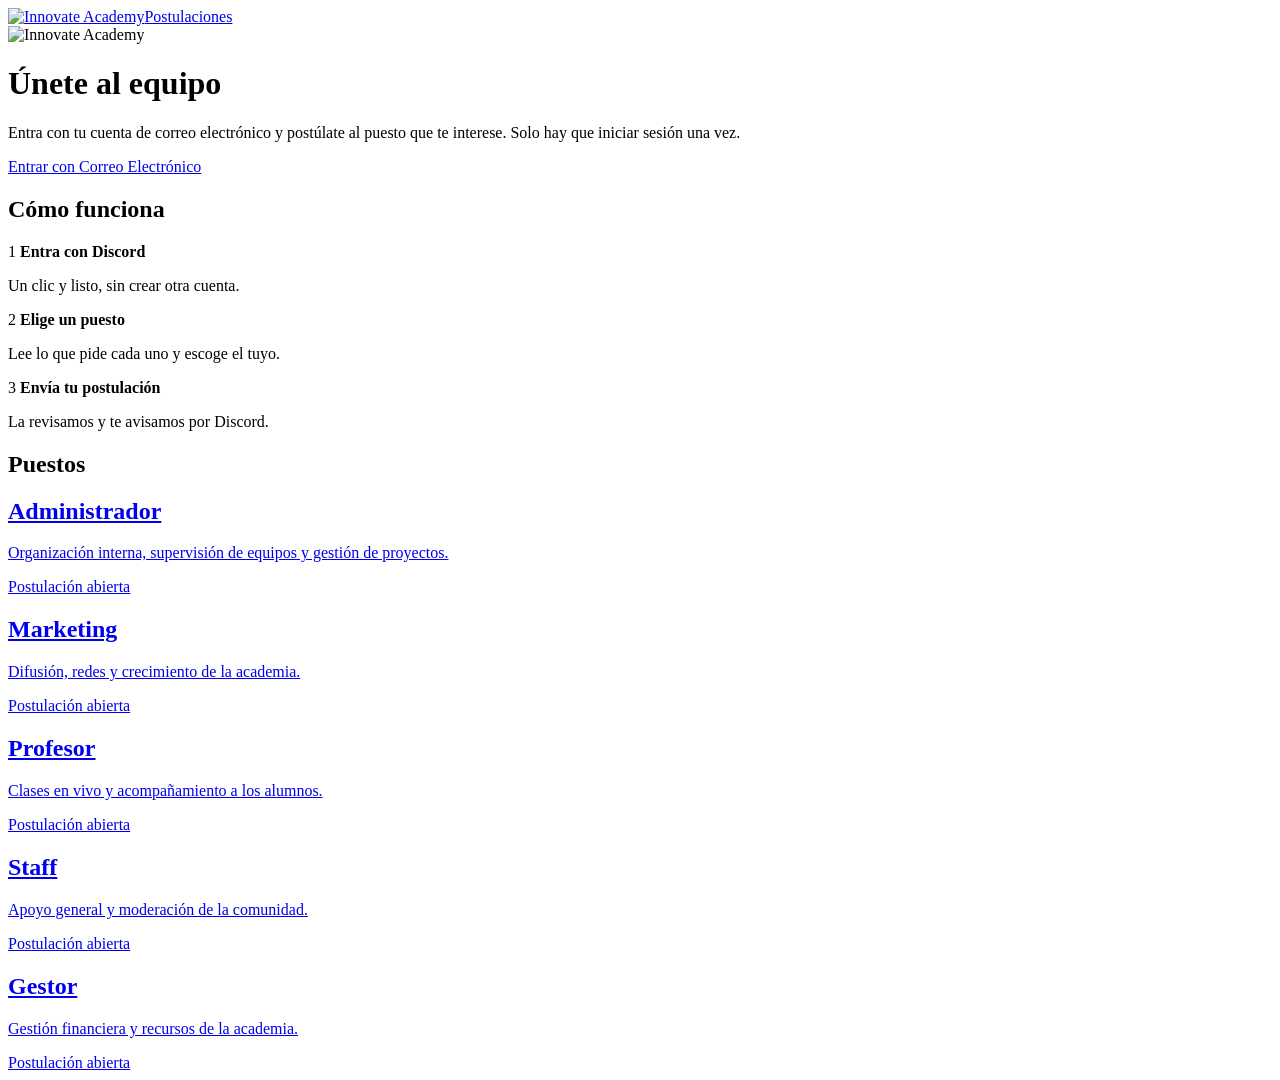
==== InnovateAcademy/index.html @ a3466400 "Add files via upload" ====
<!DOCTYPE html>
<html lang="es">
<head>
  <meta charset="UTF-8">
  <meta name="viewport" content="width=device-width, initial-scale=1.0">
  <title>Postulaciones — Innovate Academy</title>
  <meta name="robots" content="noindex, nofollow">
  <link rel="stylesheet" href="/postula/estilos.css">
  <link rel="stylesheet" href="/postula/tema.css">
  <script>(function(){try{var t=localStorage.getItem("tema")||"oscuro";document.documentElement.setAttribute("data-tema",t);}catch(e){}})();</script>
  <link rel="icon" type="image/png" href="/logo.png">
</head>
<body>
  <header class="mini-barra">
    <nav class="mini-nav">
      <a href="/postula/"><img src="/logo.png" alt="Innovate Academy">Postulaciones</a>
      <a class="der" id="linkPanel" href="/postula/panel" hidden>Panel</a>
    </nav>
  </header>

  <main class="contenedor">
    <img class="hero-logo" src="/logo.png" alt="Innovate Academy">
    <h1>Únete al equipo</h1>
    <p class="sub">Entra con tu cuenta de correo electrónico y postúlate al puesto que te interese. Solo hay que iniciar sesión una vez.</p>

    <div id="zonaLogin">
        <a class="boton boton-discord" href="/iniciosesión">Entrar con Correo Electrónico</a>

        <!--Enlaçe malo -->
      <!-- <a class="boton boton-discord" href="/postula/api/login">Entrar con Discord</a> -->
    </div>

    <div id="zonaUsuario" class="usuario" hidden>
      <img id="avatar" src="#" alt="Avatar">
      <div>
        <strong id="nombre"></strong>
        <span id="uid"></span>
      </div>
      <button id="salir">Salir</button>
    </div>

    <h2 class="titulo-seccion">Cómo funciona</h2>
    <div class="pasos">
      <div class="paso">
        <span class="num">1</span>
        <strong>Entra con Discord</strong>
        <p>Un clic y listo, sin crear otra cuenta.</p>
      </div>
      <div class="paso">
        <span class="num">2</span>
        <strong>Elige un puesto</strong>
        <p>Lee lo que pide cada uno y escoge el tuyo.</p>
      </div>
      <div class="paso">
        <span class="num">3</span>
        <strong>Envía tu postulación</strong>
        <p>La revisamos y te avisamos por Discord.</p>
      </div>
    </div>

    <h2 class="titulo-seccion">Puestos</h2>
    <div class="roles">
      <a class="rol abierto" href="/postula/administracion">
        <h2>Administrador</h2>
        <p>Organización interna, supervisión de equipos y gestión de proyectos.</p>
        <span class="estado">Postulación abierta</span>
      </a>
      <a class="rol abierto" href="/postula/marketing">
        <h2>Marketing</h2>
        <p>Difusión, redes y crecimiento de la academia.</p>
        <span class="estado">Postulación abierta</span>
      </a>
      <a class="rol abierto" href="/postula/profesor">
        <h2>Profesor</h2>
        <p>Clases en vivo y acompañamiento a los alumnos.</p>
        <span class="estado">Postulación abierta</span>
      </a>
      <a class="rol abierto" href="/postula/staff">
        <h2>Staff</h2>
        <p>Apoyo general y moderación de la comunidad.</p>
        <span class="estado">Postulación abierta</span>
      </a>
      <a class="rol abierto" href="/postula/gestores">
        <h2>Gestor</h2>
        <p>Gestión financiera y recursos de la academia.</p>
        <span class="estado">Postulación abierta</span>
      </a>
    </div>

    <div id="zonaMias" hidden>
      <h2 class="titulo-seccion">Mis postulaciones</h2>
      <div id="listaMias"></div>
    </div>
  </main>

  <script src="/postula/tema.js"></script>
  <script>
    const zonaLogin = document.getElementById("zonaLogin");
    const zonaUsuario = document.getElementById("zonaUsuario");
    const zonaMias = document.getElementById("zonaMias");
    const listaMias = document.getElementById("listaMias");

   // Declarar la función asíncrona
async function getUser() {
    // Obtener la información del usuario autenticado
    const { data: { user }, error } = await supabase.auth.getUser();

    if (error) {
        console.error('Error al obtener usuario:', error.message);
        return null;
    }

    if (user) {
        console.log('Usuario actualmente autenticado:', user);
        return user;
    } else {
        console.log('No hay ninguna sesión activa');
        return null;
    }
}

    function avatarUrl(u) {
      return u.avatar
        ? "https://cdn.discordapp.com/avatars/" + u.id + "/" + u.avatar + ".png"
        : "/logo.png";
    }

    function fechaCorta(iso) {
      const f = new Date(iso);
      return f.toLocaleDateString("es") + " " + f.toLocaleTimeString("es", { hour: "2-digit", minute: "2-digit" });
    }

    fetch("/postula/api/yo").then(function (r) {
      if (!r.ok) return null;
      return r.json();
    }).then(function (d) {
      if (!d || !d.usuario) return;
      zonaLogin.hidden = true;
      zonaUsuario.hidden = false;
      document.getElementById("nombre").textContent = d.usuario.username;
      document.getElementById("uid").textContent = "ID: " + d.usuario.id;
      document.getElementById("avatar").src = avatarUrl(d.usuario);
      if (d.admin) document.getElementById("linkPanel").hidden = false;
      return fetch("/postula/api/mias").then(function (r) {
        return r.ok ? r.json() : null;
      }).then(function (m) {
        if (!m || !m.postulaciones || !m.postulaciones.length) return;
        zonaMias.hidden = false;
        m.postulaciones.forEach(function (p) {
          const det = document.createElement("details");
          det.className = "postulacion";
          const sum = document.createElement("summary");
          const tit = document.createElement("span");
          tit.textContent = p.categoria.charAt(0).toUpperCase() + p.categoria.slice(1);
          const fec = document.createElement("span");
          fec.className = "fecha";
          fec.textContent = fechaCorta(p.fecha);
          sum.appendChild(tit);
          sum.appendChild(fec);
          det.appendChild(sum);
          const cuerpo = document.createElement("div");
          cuerpo.className = "cuerpo";
          Object.entries(p.respuestas).forEach(function (kv) {
            const b = document.createElement("div");
            b.className = "respuesta";
            const st = document.createElement("strong");
            st.textContent = kv[0];
            const pp = document.createElement("p");
            pp.textContent = kv[1] || "-";
            b.appendChild(st);
            b.appendChild(pp);
            cuerpo.appendChild(b);
          });
          det.appendChild(cuerpo);
          listaMias.appendChild(det);
        });
      });
    });

    document.getElementById("salir").addEventListener("click", function () {
      fetch("/postula/api/salir", { method: "POST" }).then(function () {
        window.location.reload();
      });
    });
  </script>
</body>
</html>
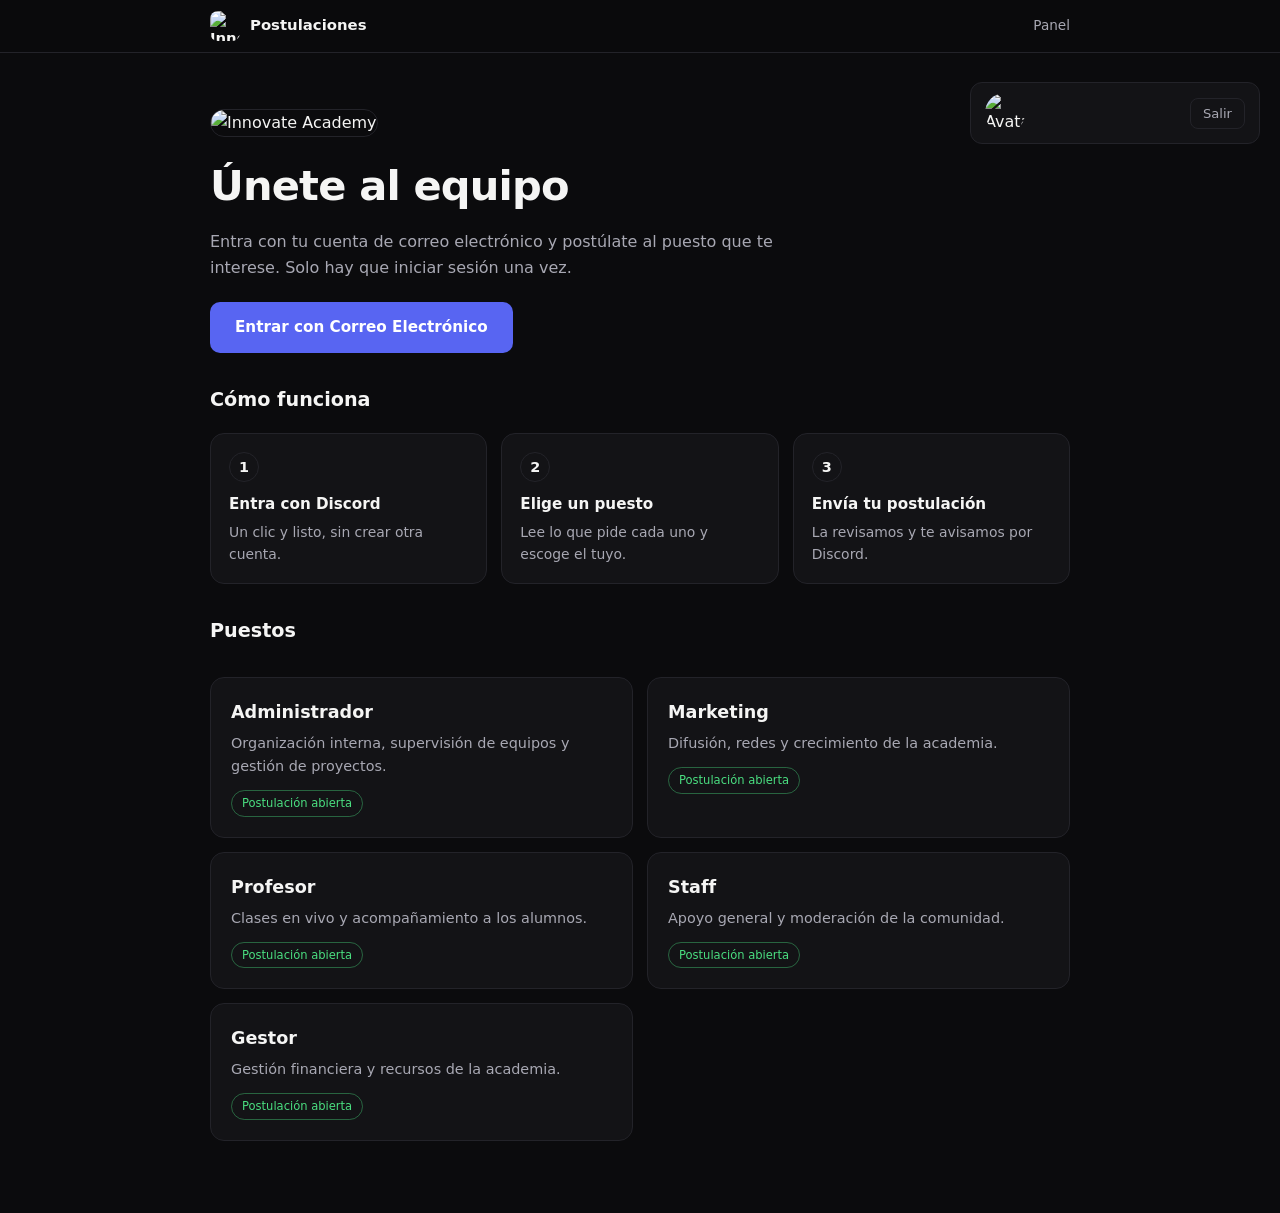
==== commit 4d6c6598: "Add files via upload" ====
--- a/InnovateAcademy/index.html
+++ b/InnovateAcademy/index.html
@@ -5,8 +5,8 @@
   <meta name="viewport" content="width=device-width, initial-scale=1.0">
   <title>Postulaciones — Innovate Academy</title>
   <meta name="robots" content="noindex, nofollow">
-  <link rel="stylesheet" href="/postula/estilos.css">
-  <link rel="stylesheet" href="/postula/tema.css">
+  <link rel="stylesheet" href="postula/estilos.css">
+  <link rel="stylesheet" href="postula/tema.css">
   <script>(function(){try{var t=localStorage.getItem("tema")||"oscuro";document.documentElement.setAttribute("data-tema",t);}catch(e){}})();</script>
   <link rel="icon" type="image/png" href="/logo.png">
 </head>
--- a/InnovateAcademy/postula/estilos.css
+++ b/InnovateAcademy/postula/estilos.css
@@ -0,0 +1,714 @@
+:root {
+  --fondo: #0b0b0d;
+  --panel: #131316;
+  --borde: #232329;
+  --texto: #f5f5f4;
+  --suave: #a8a8b3;
+  --discord: #5865f2;
+  --fuente: system-ui, -apple-system, "Segoe UI", Roboto, Arial, sans-serif;
+}
+
+* {
+  margin: 0;
+  padding: 0;
+  box-sizing: border-box;
+}
+
+body {
+  font-family: var(--fuente);
+  background: var(--fondo);
+  color: var(--texto);
+  line-height: 1.6;
+  min-height: 100vh;
+}
+
+.contenedor {
+  width: min(860px, 92%);
+  margin: 0 auto;
+  padding: 56px 0 72px;
+}
+
+.etiqueta {
+  display: inline-block;
+  color: var(--suave);
+  font-size: 0.78rem;
+  letter-spacing: 0.1em;
+  text-transform: uppercase;
+  border: 1px solid var(--borde);
+  border-radius: 999px;
+  padding: 6px 14px;
+  margin-bottom: 16px;
+}
+
+h1 {
+  font-size: clamp(1.8rem, 5vw, 2.6rem);
+  letter-spacing: -0.02em;
+}
+
+.sub {
+  color: var(--suave);
+  margin-top: 10px;
+  max-width: 600px;
+}
+
+.boton {
+  display: inline-flex;
+  align-items: center;
+  gap: 9px;
+  padding: 12px 24px;
+  border-radius: 10px;
+  text-decoration: none;
+  font-size: 0.95rem;
+  font-weight: 600;
+  border: 1px solid transparent;
+  cursor: pointer;
+  font-family: inherit;
+}
+
+.boton-discord {
+  background: var(--discord);
+  color: #fff;
+  margin-top: 22px;
+}
+
+.boton-claro {
+  background: var(--texto);
+  color: #111;
+}
+
+.boton-borde {
+  border-color: var(--borde);
+  color: var(--texto);
+  background: rgba(255, 255, 255, 0.02);
+}
+
+.boton:disabled {
+  opacity: 0.6;
+  cursor: wait;
+}
+
+.usuario {
+  display: flex;
+  align-items: center;
+  gap: 12px;
+  flex-wrap: wrap;
+  margin-top: 22px;
+  border: 1px solid var(--borde);
+  border-radius: 12px;
+  padding: 10px 14px;
+  background: var(--panel);
+  max-width: 420px;
+}
+
+.usuario img {
+  width: 40px;
+  height: 40px;
+  border-radius: 50%;
+}
+
+.usuario strong {
+  display: block;
+  font-size: 0.95rem;
+}
+
+.usuario span {
+  color: var(--suave);
+  font-size: 0.82rem;
+}
+
+.usuario button {
+  margin-left: auto;
+  background: none;
+  border: 1px solid var(--borde);
+  border-radius: 8px;
+  color: var(--suave);
+  padding: 7px 12px;
+  cursor: pointer;
+  font-size: 0.82rem;
+  font-family: inherit;
+}
+
+.roles {
+  display: grid;
+  grid-template-columns: repeat(2, 1fr);
+  gap: 14px;
+  margin-top: 30px;
+}
+
+.rol {
+  border: 1px solid var(--borde);
+  border-radius: 14px;
+  padding: 20px;
+  background: var(--panel);
+  text-decoration: none;
+  color: var(--texto);
+  display: block;
+}
+
+a.rol:hover {
+  border-color: #4b4b58;
+}
+
+.rol h2 {
+  font-size: 1.1rem;
+  margin-bottom: 6px;
+}
+
+.rol p {
+  color: var(--suave);
+  font-size: 0.9rem;
+}
+
+.rol .estado {
+  display: inline-block;
+  font-size: 0.72rem;
+  border: 1px solid var(--borde);
+  border-radius: 999px;
+  padding: 3px 10px;
+  margin-top: 12px;
+  color: var(--suave);
+}
+
+.rol.abierto .estado {
+  color: #4ade80;
+  border-color: rgba(74, 222, 128, 0.4);
+}
+
+.rol.cerrado {
+  opacity: 0.55;
+  cursor: default;
+}
+
+.formulario {
+  margin-top: 26px;
+  border: 1px solid var(--borde);
+  border-radius: 16px;
+  padding: 24px 22px;
+  background: var(--panel);
+}
+
+.formulario h2 {
+  font-size: 1.2rem;
+  margin: 26px 0 14px;
+  padding-top: 20px;
+  border-top: 1px solid var(--borde);
+}
+
+.formulario h2:first-of-type {
+  margin-top: 0;
+  padding-top: 0;
+  border-top: 0;
+}
+
+.campo {
+  display: grid;
+  gap: 7px;
+  margin-bottom: 15px;
+}
+
+.campo label {
+  font-size: 0.86rem;
+  font-weight: 600;
+}
+
+.campo .req {
+  color: #f87171;
+}
+
+.campo input,
+.campo select,
+.campo textarea {
+  width: 100%;
+  background: rgba(255, 255, 255, 0.03);
+  border: 1px solid var(--borde);
+  border-radius: 10px;
+  padding: 11px 13px;
+  color: var(--texto);
+  font-size: 0.93rem;
+  font-family: inherit;
+  outline: none;
+}
+
+.campo input:focus,
+.campo select:focus,
+.campo textarea:focus {
+  border-color: #4b4b58;
+}
+
+.campo select option {
+  background: #17171c;
+}
+
+.campo textarea {
+  min-height: 110px;
+  resize: vertical;
+}
+
+.radios {
+  display: flex;
+  gap: 10px;
+  flex-wrap: wrap;
+}
+
+.radios label {
+  border: 1px solid var(--borde);
+  border-radius: 10px;
+  padding: 9px 16px;
+  cursor: pointer;
+  font-weight: 400;
+  display: flex;
+  gap: 7px;
+  align-items: center;
+}
+
+.aviso {
+  font-size: 0.9rem;
+  margin-bottom: 14px;
+  padding: 10px 13px;
+  border-radius: 10px;
+  border: 1px solid var(--borde);
+}
+
+.aviso.ok {
+  color: #4ade80;
+  border-color: rgba(74, 222, 128, 0.4);
+}
+
+.aviso.error {
+  color: #f87171;
+  border-color: rgba(248, 113, 113, 0.4);
+}
+
+.requisitos {
+  margin: 18px 0 0;
+  padding-left: 20px;
+  color: var(--suave);
+  font-size: 0.92rem;
+  display: grid;
+  gap: 5px;
+}
+
+.postulacion {
+  border: 1px solid var(--borde);
+  border-radius: 14px;
+  background: var(--panel);
+  margin-top: 14px;
+  overflow: hidden;
+}
+
+.postulacion summary {
+  padding: 15px 17px;
+  cursor: pointer;
+  font-weight: 600;
+  font-size: 0.93rem;
+  list-style: none;
+  display: flex;
+  gap: 12px;
+  align-items: center;
+  flex-wrap: wrap;
+}
+
+.postulacion summary::-webkit-details-marker {
+  display: none;
+}
+
+.postulacion summary .fecha {
+  margin-left: auto;
+  color: var(--suave);
+  font-weight: 400;
+  font-size: 0.8rem;
+}
+
+.postulacion .cuerpo {
+  padding: 0 17px 17px;
+  display: grid;
+  gap: 12px;
+}
+
+.respuesta strong {
+  display: block;
+  font-size: 0.8rem;
+  color: var(--suave);
+  text-transform: uppercase;
+  letter-spacing: 0.05em;
+  margin-bottom: 3px;
+}
+
+.respuesta p {
+  font-size: 0.92rem;
+  white-space: pre-wrap;
+}
+
+.filtros {
+  display: flex;
+  gap: 10px;
+  margin-top: 22px;
+  flex-wrap: wrap;
+}
+
+.filtros button {
+  background: none;
+  border: 1px solid var(--borde);
+  border-radius: 999px;
+  color: var(--suave);
+  padding: 8px 16px;
+  cursor: pointer;
+  font-size: 0.86rem;
+  font-family: inherit;
+}
+
+.filtros button.activo {
+  color: var(--texto);
+  border-color: #4b4b58;
+  background: rgba(255, 255, 255, 0.04);
+}
+
+.vacio {
+  color: var(--suave);
+  margin-top: 26px;
+}
+
+.borrar {
+  background: none;
+  border: 1px solid rgba(248, 113, 113, 0.5);
+  border-radius: 8px;
+  color: #f87171;
+  padding: 8px 14px;
+  cursor: pointer;
+  font-size: 0.85rem;
+  font-family: inherit;
+  margin-top: 4px;
+}
+
+.borrar:disabled {
+  opacity: 0.6;
+  cursor: wait;
+}
+
+.enlace-archivo {
+  color: var(--texto);
+  font-size: 0.9rem;
+  margin-right: 12px;
+}
+
+.volver {
+  display: inline-block;
+  margin-top: 30px;
+  color: var(--suave);
+  font-size: 0.9rem;
+  text-decoration: none;
+}
+
+@media (max-width: 640px) {
+  .roles {
+    grid-template-columns: 1fr;
+  }
+
+  .pasos {
+    grid-template-columns: 1fr;
+  }
+}
+
+@keyframes subir {
+  from {
+    opacity: 0;
+    transform: translateY(16px);
+  }
+  to {
+    opacity: 1;
+    transform: none;
+  }
+}
+
+.contenedor > * {
+  animation: subir 0.55s ease both;
+}
+
+.contenedor > *:nth-child(2) {
+  animation-delay: 0.07s;
+}
+
+.contenedor > *:nth-child(3) {
+  animation-delay: 0.14s;
+}
+
+.contenedor > *:nth-child(4) {
+  animation-delay: 0.21s;
+}
+
+.contenedor > *:nth-child(5) {
+  animation-delay: 0.28s;
+}
+
+.mini-barra {
+  border-bottom: 1px solid var(--borde);
+  background: rgba(11, 11, 13, 0.85);
+  backdrop-filter: blur(10px);
+  position: sticky;
+  top: 0;
+  z-index: 20;
+}
+
+.mini-nav {
+  width: min(860px, 92%);
+  margin: 0 auto;
+  padding: 11px 0;
+  display: flex;
+  align-items: center;
+  gap: 10px;
+}
+
+.mini-nav a {
+  display: flex;
+  align-items: center;
+  gap: 10px;
+  color: var(--texto);
+  text-decoration: none;
+  font-weight: 650;
+  font-size: 0.93rem;
+}
+
+.mini-nav img {
+  width: 30px;
+  height: 30px;
+  border-radius: 8px;
+}
+
+.mini-nav .der {
+  margin-left: auto;
+  color: var(--suave);
+  font-size: 0.85rem;
+  font-weight: 400;
+}
+
+.hero-logo {
+  width: 72px;
+  height: 72px;
+  border-radius: 18px;
+  margin-bottom: 16px;
+  border: 1px solid var(--borde);
+}
+
+.titulo-seccion {
+  font-size: 1.2rem;
+  margin: 32px 0 4px;
+}
+
+.pasos {
+  display: grid;
+  grid-template-columns: repeat(3, 1fr);
+  gap: 14px;
+  margin-top: 18px;
+}
+
+.paso {
+  border: 1px solid var(--borde);
+  border-radius: 14px;
+  padding: 18px;
+  background: var(--panel);
+  transition: transform 0.25s, border-color 0.25s;
+}
+
+.paso:hover {
+  transform: translateY(-3px);
+  border-color: #3a3a44;
+}
+
+.paso .num {
+  display: inline-grid;
+  place-items: center;
+  width: 30px;
+  height: 30px;
+  border-radius: 50%;
+  border: 1px solid var(--borde);
+  font-weight: 700;
+  font-size: 0.9rem;
+  margin-bottom: 10px;
+}
+
+.paso strong {
+  display: block;
+  font-size: 0.95rem;
+  margin-bottom: 4px;
+}
+
+.paso p {
+  color: var(--suave);
+  font-size: 0.87rem;
+}
+
+a.rol {
+  transition: transform 0.25s, border-color 0.25s;
+}
+
+a.rol:hover {
+  transform: translateY(-3px);
+}
+
+.campo input[type="file"] {
+  padding: 9px 13px;
+  cursor: pointer;
+}
+
+.lista-archivos {
+  display: grid;
+  gap: 6px;
+  margin-top: 8px;
+  font-size: 0.86rem;
+  color: var(--suave);
+}
+
+.stats {
+  display: grid;
+  grid-template-columns: repeat(auto-fit, minmax(110px, 1fr));
+  gap: 10px;
+  margin-top: 22px;
+}
+
+.stat {
+  border: 1px solid var(--borde);
+  border-radius: 12px;
+  padding: 12px 8px;
+  background: var(--panel);
+  text-align: center;
+}
+
+.stat strong {
+  display: block;
+  font-size: 1.4rem;
+}
+
+#salir:hover{
+  background-color: red;
+  color: white;
+  transition: 0.3s;
+}
+
+.stat span {
+  color: var(--suave);
+  font-size: 0.78rem;
+}
+
+#zonaUsuario{
+      position: fixed;
+    top: 60px;
+    right: 20px;
+    width: 290px;
+    z-index: 100;
+}
+
+.buscar {
+  width: 100%;
+  margin-top: 16px;
+  background: rgba(255, 255, 255, 0.03);
+  border: 1px solid var(--borde);
+  border-radius: 10px;
+  padding: 11px 13px;
+  color: var(--texto);
+  font-size: 0.93rem;
+  font-family: inherit;
+  outline: none;
+}
+
+.buscar:focus {
+  border-color: #4b4b58;
+}
+
+.postulacion summary img {
+  width: 30px;
+  height: 30px;
+  border-radius: 50%;
+}
+
+.adjuntos {
+  display: flex;
+  gap: 10px;
+  flex-wrap: wrap;
+  margin-top: 6px;
+  align-items: center;
+}
+
+.adjunto-img {
+  width: 120px;
+  height: 88px;
+  object-fit: cover;
+  border-radius: 10px;
+  border: 1px solid var(--borde);
+  cursor: zoom-in;
+  transition: transform 0.25s, border-color 0.25s;
+}
+
+.adjunto-img:hover {
+  transform: scale(1.04);
+  border-color: #4b4b58;
+}
+
+.adjunto-video {
+  width: 240px;
+  max-width: 100%;
+  border-radius: 10px;
+  border: 1px solid var(--borde);
+  background: #000;
+}
+
+.visor {
+  position: fixed;
+  inset: 0;
+  background: rgba(0, 0, 0, 0.88);
+  display: grid;
+  place-items: center;
+  z-index: 50;
+  padding: 20px;
+  cursor: zoom-out;
+}
+
+.visor[hidden] {
+  display: none;
+}
+
+.visor img {
+  max-width: 92vw;
+  max-height: 88vh;
+  border-radius: 12px;
+  border: 1px solid var(--borde);
+}
+
+.form{
+    display: flex;
+    justify-content: center;
+    align-items: center;
+    height: 100vh;
+    gap: 30px;
+    flex-direction: column;
+    text-align: center;
+}
+
+.form label{
+  display: block;
+}
+
+#loginForm{
+      background: #0b78ff;
+    padding: 80px;
+    border-radius: 10px;
+    box-shadow: 0px 0px 40px #ffffff61;
+}
+
+
+.form input{
+  margin-top: 10px;
+  width: 100%;
+  border-radius: 5px;
+  padding: 10px;
+}
+
+#atras{
+  margin: 30px 50px;
+}
+
+@media (prefers-reduced-motion: reduce) {
+  * {
+    animation: none !important;
+    transition: none !important;
+  }
+}
--- a/InnovateAcademy/postula/tema.css
+++ b/InnovateAcademy/postula/tema.css
@@ -0,0 +1,98 @@
+/* ============================================
+   Postulaciones — Modo Claro / Oscuro
+   El diseño original ES el modo oscuro (por eso
+   no hace falta un bloque [data-tema="oscuro"]
+   con variables: son las que ya trae estilos.css).
+   Aquí solo se sobrescriben para modo claro.
+   ============================================ */
+
+html[data-tema="oscuro"] { color-scheme: dark; }
+
+html[data-tema="claro"] {
+  color-scheme: light;
+  --fondo: #F7F7F5;
+  --panel: #FFFFFF;
+  --borde: #E3E1DA;
+  --texto: #16181D;
+  --suave: #6B6A63;
+}
+
+html[data-tema] body {
+  transition: background-color .35s ease, color .35s ease;
+}
+
+/* La barra usa un rgba fijo (no variable) para el blur */
+html[data-tema="claro"] .mini-barra {
+  background: rgba(247, 247, 245, 0.88);
+}
+
+/* Inputs: en oscuro usan un blanco al 3% como relleno sutil;
+   sobre fondo claro eso es invisible, hace falta lo opuesto. */
+html[data-tema="claro"] .campo input,
+html[data-tema="claro"] .campo select,
+html[data-tema="claro"] .campo textarea,
+html[data-tema="claro"] .buscar {
+  background: rgba(0, 0, 0, 0.035);
+}
+
+/* <option> del <select>: estilos.css les pone background:#17171c fijo,
+   con texto ya claro en modo claro quedarían invisibles. */
+html[data-tema="claro"] .campo select option {
+  background: var(--panel);
+  color: var(--texto);
+}
+
+html[data-tema="claro"] .filtros button.activo {
+  background: rgba(0, 0, 0, 0.045);
+}
+
+/* Botón "invertido" de envío: en oscuro es claro-sobre-oscuro;
+   en claro se invierte para seguir siendo legible. */
+html[data-tema="claro"] .boton-claro {
+  background: #16181D;
+  color: #fff;
+}
+
+/* El asterisco rojo pierde contraste sobre blanco */
+html[data-tema="claro"] .campo .req {
+  color: #DC2626;
+}
+
+/* ============================================
+   Botón de tema (sol / luna)
+   ============================================ */
+
+.boton-tema {
+  display: inline-flex;
+  align-items: center;
+  justify-content: center;
+  width: 34px;
+  height: 34px;
+  border-radius: 999px;
+  border: 1px solid var(--borde);
+  background: var(--panel);
+  color: var(--suave);
+  cursor: pointer;
+  padding: 0;
+  transition: background-color .25s ease, border-color .25s ease, color .25s ease, transform .25s ease, box-shadow .25s ease;
+}
+.boton-tema svg { width: 17px; height: 17px; }
+.boton-tema:hover {
+  transform: translateY(-1px);
+  border-color: var(--discord);
+  color: var(--discord);
+}
+.boton-tema:active { transform: scale(0.92); }
+
+.boton-tema.girando svg {
+  animation: t-giro-tema .45s cubic-bezier(.68, -0.4, .32, 1.4);
+}
+@keyframes t-giro-tema {
+  0%   { transform: rotate(0deg) scale(1); }
+  50%  { transform: rotate(180deg) scale(0.55); }
+  100% { transform: rotate(360deg) scale(1); }
+}
+
+@media (prefers-reduced-motion: reduce) {
+  .boton-tema.girando svg { animation: none !important; }
+}
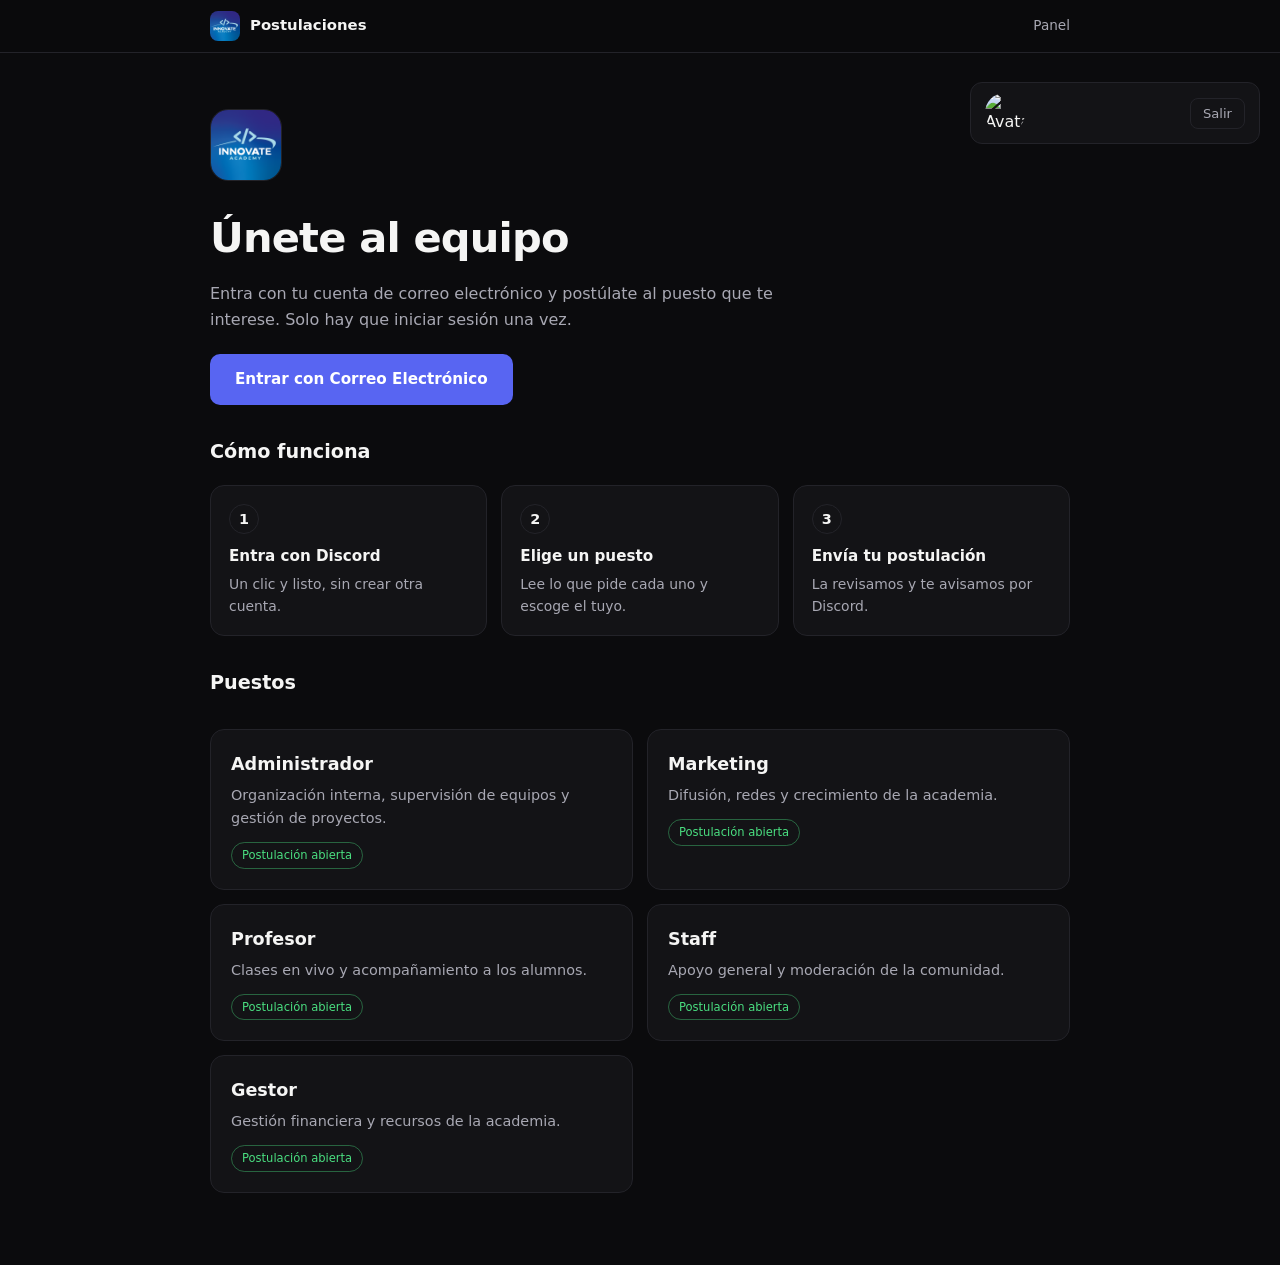
==== commit d5e21ed1: "Add files via upload" ====
--- a/InnovateAcademy/index.html
+++ b/InnovateAcademy/index.html
@@ -8,18 +8,18 @@
   <link rel="stylesheet" href="postula/estilos.css">
   <link rel="stylesheet" href="postula/tema.css">
   <script>(function(){try{var t=localStorage.getItem("tema")||"oscuro";document.documentElement.setAttribute("data-tema",t);}catch(e){}})();</script>
-  <link rel="icon" type="image/png" href="/logo.png">
+  <link rel="icon" type="image/png" href="logo.png">
 </head>
 <body>
   <header class="mini-barra">
     <nav class="mini-nav">
-      <a href="/postula/"><img src="/logo.png" alt="Innovate Academy">Postulaciones</a>
-      <a class="der" id="linkPanel" href="/postula/panel" hidden>Panel</a>
+      <a href="postula/"><img src="logo.png" alt="Innovate Academy">Postulaciones</a>
+      <a class="der" id="linkPanel" href="postula/panel" hidden>Panel</a>
     </nav>
   </header>
 
   <main class="contenedor">
-    <img class="hero-logo" src="/logo.png" alt="Innovate Academy">
+    <img class="hero-logo" src="logo.png" alt="Innovate Academy">
     <h1>Únete al equipo</h1>
     <p class="sub">Entra con tu cuenta de correo electrónico y postúlate al puesto que te interese. Solo hay que iniciar sesión una vez.</p>
 
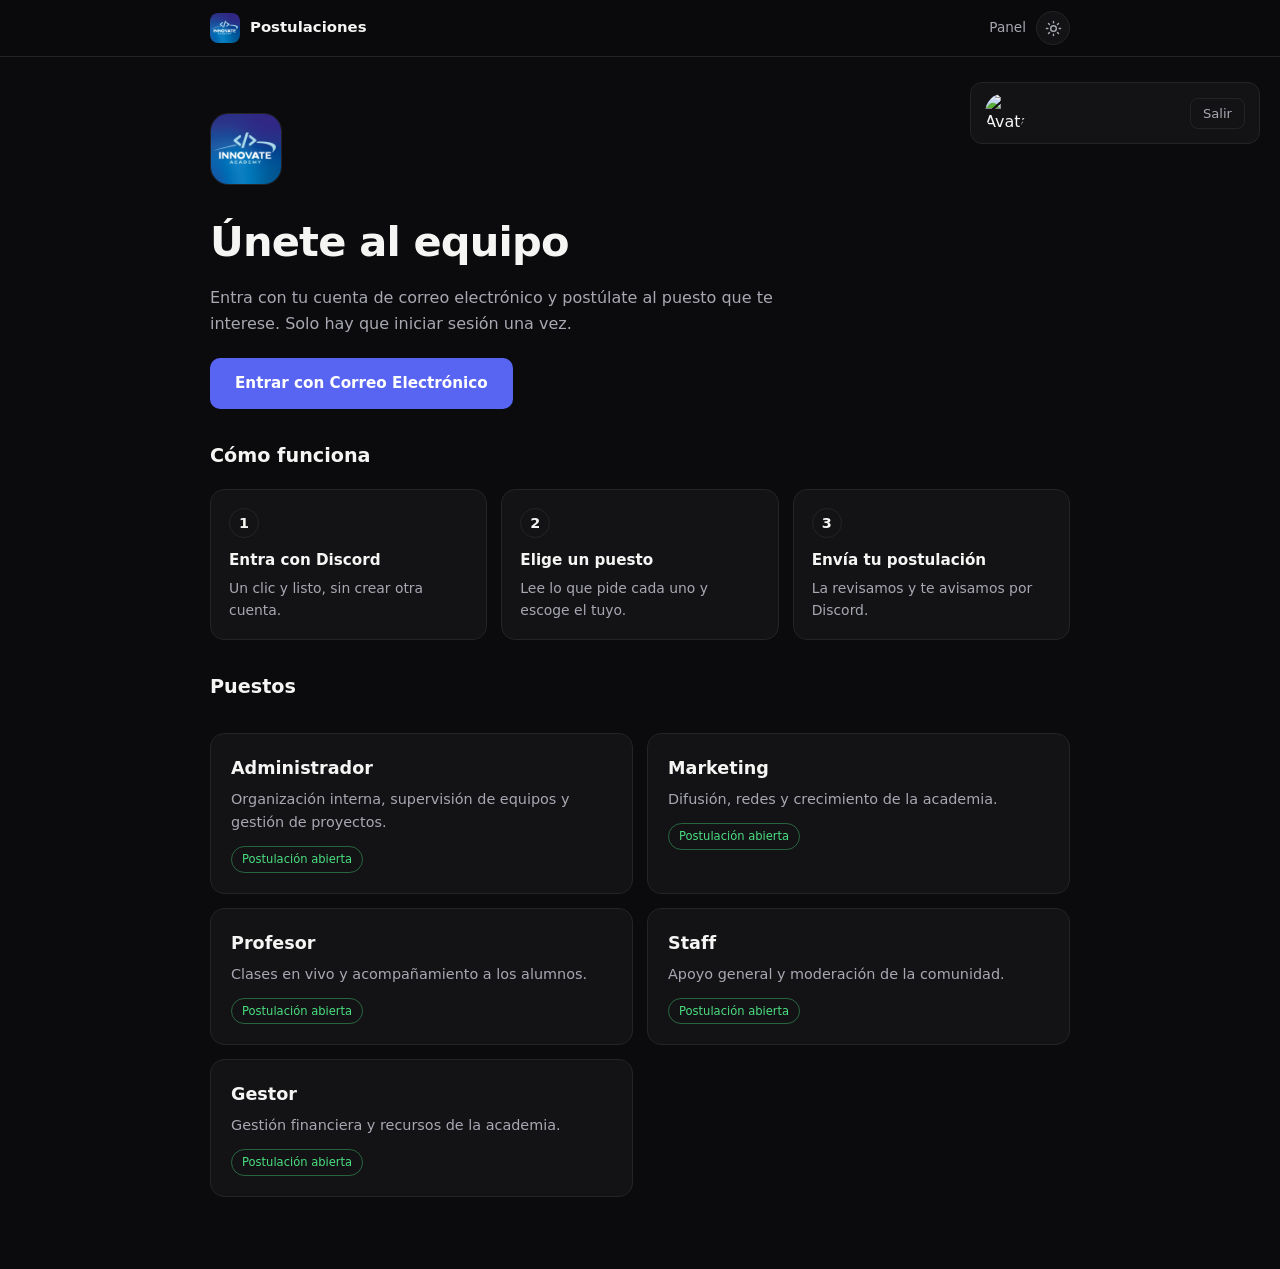
==== commit ee1af6cd: "Add files via upload" ====
--- a/InnovateAcademy/index.html
+++ b/InnovateAcademy/index.html
@@ -60,27 +60,27 @@
 
     <h2 class="titulo-seccion">Puestos</h2>
     <div class="roles">
-      <a class="rol abierto" href="/postula/administracion">
+      <a class="rol abierto" href="postula/administracion">
         <h2>Administrador</h2>
         <p>Organización interna, supervisión de equipos y gestión de proyectos.</p>
         <span class="estado">Postulación abierta</span>
       </a>
-      <a class="rol abierto" href="/postula/marketing">
+      <a class="rol abierto" href="postula/marketing">
         <h2>Marketing</h2>
         <p>Difusión, redes y crecimiento de la academia.</p>
         <span class="estado">Postulación abierta</span>
       </a>
-      <a class="rol abierto" href="/postula/profesor">
+      <a class="rol abierto" href="postula/profesor">
         <h2>Profesor</h2>
         <p>Clases en vivo y acompañamiento a los alumnos.</p>
         <span class="estado">Postulación abierta</span>
       </a>
-      <a class="rol abierto" href="/postula/staff">
+      <a class="rol abierto" href="postula/staff">
         <h2>Staff</h2>
         <p>Apoyo general y moderación de la comunidad.</p>
         <span class="estado">Postulación abierta</span>
       </a>
-      <a class="rol abierto" href="/postula/gestores">
+      <a class="rol abierto" href="postula/gestores">
         <h2>Gestor</h2>
         <p>Gestión financiera y recursos de la academia.</p>
         <span class="estado">Postulación abierta</span>
@@ -93,7 +93,7 @@
     </div>
   </main>
 
-  <script src="/postula/tema.js"></script>
+  <script src="postula/tema.js"></script>
   <script>
     const zonaLogin = document.getElementById("zonaLogin");
     const zonaUsuario = document.getElementById("zonaUsuario");
